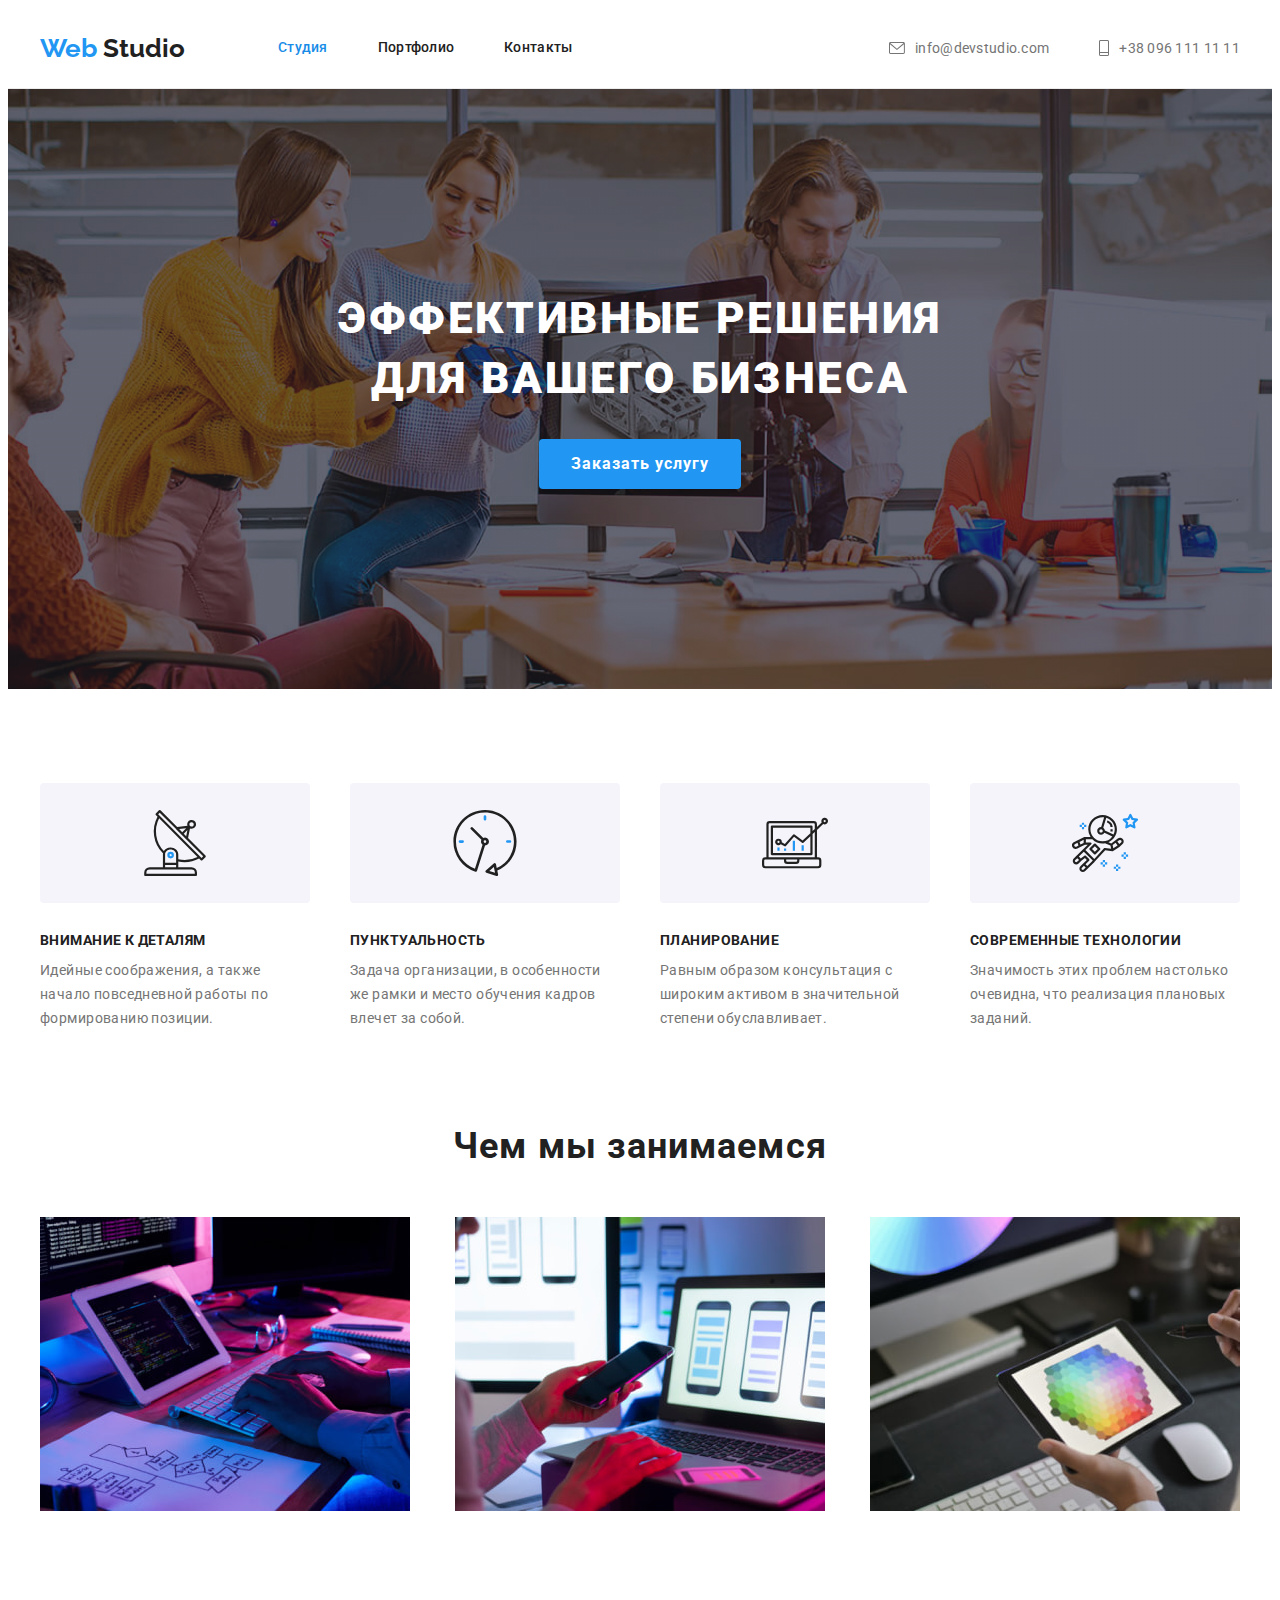
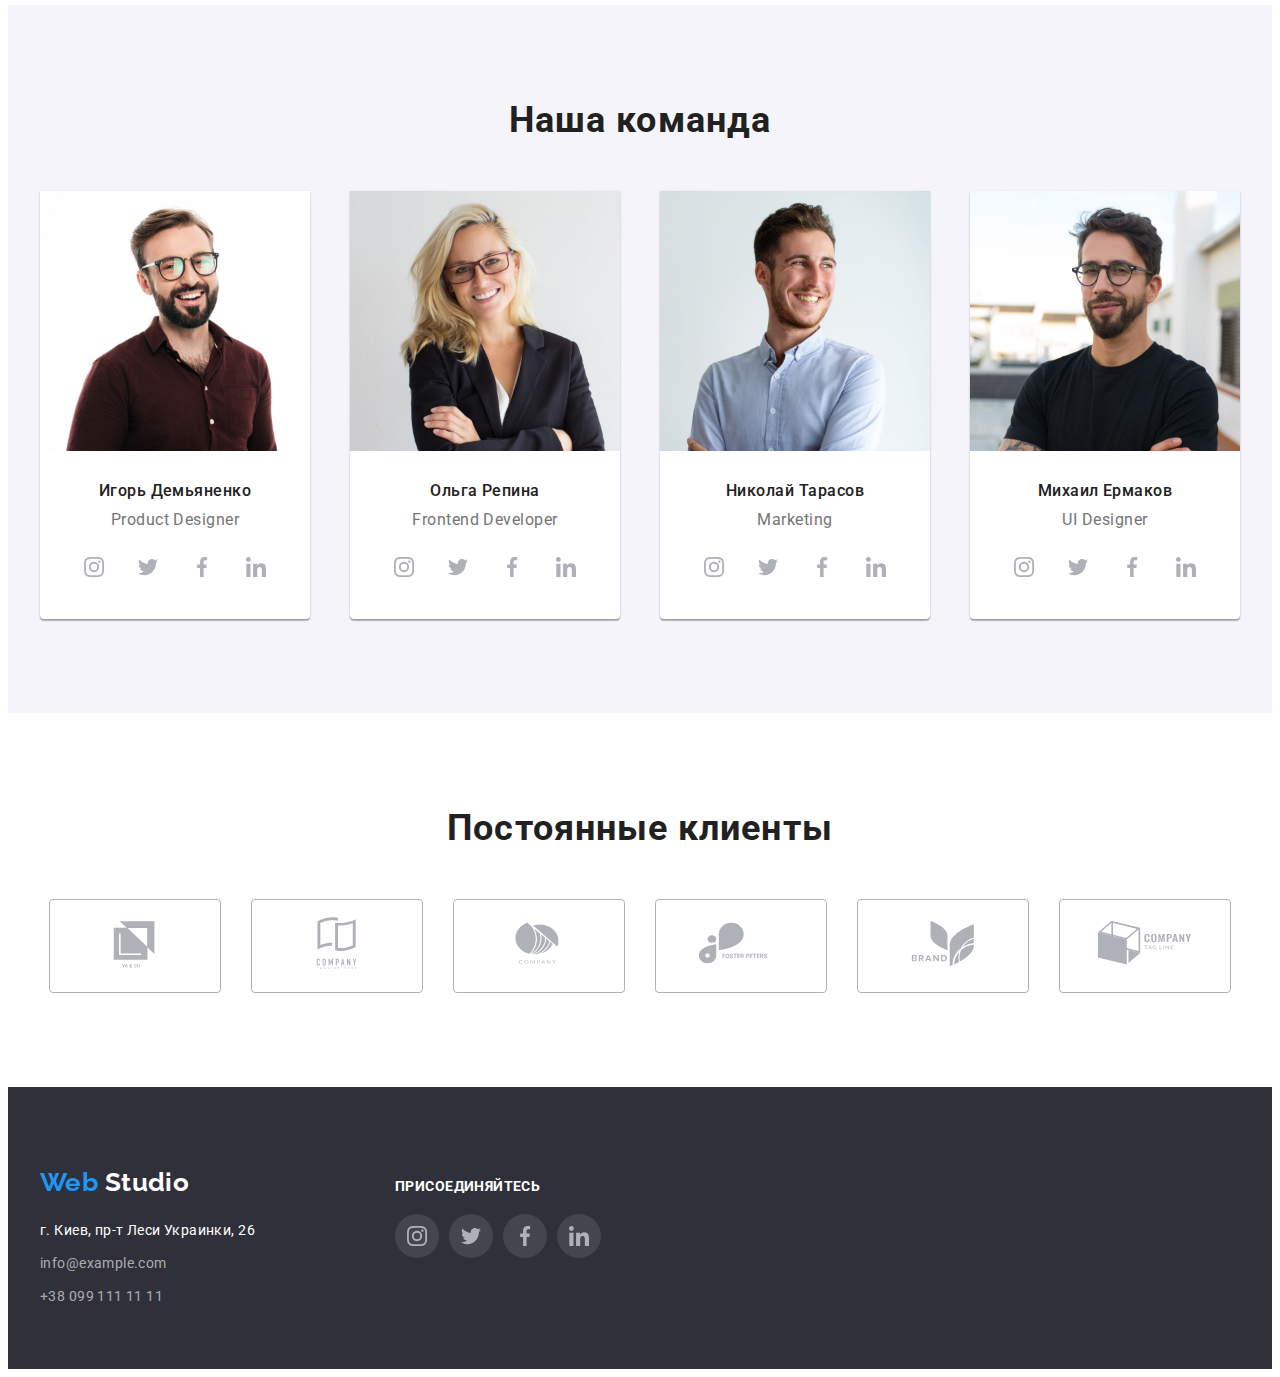
==== index.html @ dd2e3296 "remove blanks from links" ====
<!DOCTYPE html>
<html lang="ru">
	<head>
		<meta charset="UTF-8" />
		<meta http-equiv="X-UA-Compatible" content="IE=edge" />
		<meta name="viewport" content="width=device-width, initial-scale=1.0" />
		<title>Document</title>
		<!-- project fonts -->
		<link rel="preconnect" href="https://fonts.googleapis.com" />
		<link rel="preconnect" href="https://fonts.gstatic.com" crossorigin />
		<link
			href="https://fonts.googleapis.com/css2?family=Raleway:wght@700&family=Roboto:wght@400;500;700;900&display=swap"
			rel="stylesheet"
		/>
		<link
			rel="stylesheet"
			href="https://cdnjs.cloudflare.com/ajax/libs/modern-normalize/1.1.0/modern-normalize.min.css"
			integrity="sha512-wpPYUAdjBVSE4KJnH1VR1HeZfpl1ub8YT/NKx4PuQ5NmX2tKuGu6U/JRp5y+Y8XG2tV+wKQpNHVUX03MfMFn9Q=="
			crossorigin="anonymous"
			referrerpolicy="no-referrer"
		/>
		<link rel="stylesheet" href="./css/styles.css" />
	</head>
	<body>
		<!-- site head -->
		<header class="head">
			<div class="container head-container">
				<nav class="head-base-nav">
					<a class="site-logo" href="/" lang="en">
						Web
						<span class="site-logo-part">Studio</span>
					</a>
					<ul class="navigation">
						<li class="navigation-list"><a class="navigation-links current" href="/">Студия</a></li>
						<li class="navigation-list"><a class="navigation-links" href="./portfolio.html">Портфолио</a></li>
						<li class="navigation-list"><a class="navigation-links" href="#">Контакты</a></li>
					</ul>
				</nav>
				<ul class="head-contacts">
					<li class="head-contacts-list">
						<a class="navigation-contacts" href="mailto:info@devstudio.com">
							<svg class="mail-logo" width="16" height="12">
								<use href="./images/sprite.svg#icon-envelope"></use>
							</svg>
							info@devstudio.com
						</a>
					</li>
					<li class="head-contacts-list">
						<a class="navigation-contacts" href="tel:+380961111111">
							<svg class="phone-icon" width="10" height="16">
								<use href="./images/sprite.svg#icon-phone"></use>
							</svg>
							+38 096 111 11 11
						</a>
					</li>
				</ul>
			</div>
		</header>
		<main>
			<!-- heroic -->
			<section class="heroic">
				<div class="container hero-container">
					<h1 class="heroic-header">Эффективные решения для вашего бизнеса</h1>
					<button class="heroic-button" type="button">Заказать услугу</button>
				</div>
			</section>
			<!-- our feauters -->
			<section class="feauters section">
				<div class="container">
					<h2 class="feauters-head" hidden>Наши особенности</h2>
					<ul class="feauters-icons-list">
						<li class="feauters-icon-container">
							<svg width="66" height="70">
								<use href="./images/feauters.svg#icon-antenna"></use>
							</svg>
						</li>
						<li class="feauters-icon-container">
							<svg width="66" height="70">
								<use href="./images/feauters.svg#icon-clock"></use>
							</svg>
						</li>
						<li class="feauters-icon-container">
							<svg width="66" height="70">
								<use href="./images/feauters.svg#icon-diagram"></use>
							</svg>
						</li>
						<li class="feauters-icon-container">
							<svg width="66" height="70">
								<use href="./images/feauters.svg#icon-astronaut"></use>
							</svg>
						</li>
					</ul>

					<ul class="feauters-list">
						<li class="features-list-block">
							<h3 class="feauters-chapters">Внимание к деталям</h3>
							<p class="feauters-text">
								Идейные соображения, а также начало повседневной работы по формированию позиции.
							</p>
						</li>
						<li class="features-list-block">
							<h3 class="feauters-chapters">Пунктуальность</h3>
							<p class="feauters-text">
								Задача организации, в особенности же рамки и место обучения кадров влечет за собой.
							</p>
						</li>
						<li class="features-list-block">
							<h3 class="feauters-chapters">Планирование</h3>
							<p class="feauters-text">
								Равным образом консультация с широким активом в значительной степени обуславливает.
							</p>
						</li>
						<li class="features-list-block">
							<h3 class="feauters-chapters">Современные технологии</h3>
							<p class="feauters-text">Значимость этих проблем настолько очевидна, что реализация плановых заданий.</p>
						</li>
					</ul>
				</div>
			</section>
			<!-- our activities  -->
			<section class="activities section">
				<div class="container">
					<h2 class="activities-head">Чем мы занимаемся</h2>
					<ul class="activities-list">
						<li class="activities-imagies">
							<img src="./images/activities/img1.jpg" alt="Разработка бизнес сайтов" width="370" />
						</li>
						<li class="activities-imagies">
							<img src="./images/activities/img2.jpg" alt="Адаптивная верстка" width="370" />
						</li>
						<li class="activities-imagies">
							<img src="./images/activities/img3.jpg" alt="Разработка дизайна сайта" width="370" />
						</li>
					</ul>
				</div>
			</section>
			<!-- our team -->
			<section class="team section">
				<div class="container">
					<h2 class="team-head">Наша команда</h2>
					<ul class="team-list">
						<li class="team-member">
							<img src="./images/team/igor-demjanenko.jpg" alt="Product Designer" width="270" />
							<div class="team-member-info">
								<h3 class="team-member-name">Игорь Демьяненко</h3>
								<p class="team-member-position" lang="en">Product Designer</p>
								<ul class="team-social-links">
									<li class="team-social-items">
										<a class="team-social-link" href="#" rel="noopener noreferrer" aria-label="иконка Instagramm">
											<svg class="team-social-icon" width="20" height="20">
												<use href="./images/sprite.svg#icon-instagram"></use>
											</svg>
										</a>
									</li>
									<li class="team-social-items">
										<a class="team-social-link" href="#" rel="noopener noreferrer" aria-label="иконка Twitter">
											<svg class="team-social-icon" width="20" height="20">
												<use href="./images/sprite.svg#icon-twitter"></use>
											</svg>
										</a>
									</li>
									<li class="team-social-items">
										<a class="team-social-link" href="#" rel="noopener noreferrer" aria-label="иконка Facebook">
											<svg class="team-social-icon" width="20" height="20">
												<use href="./images/sprite.svg#icon-facebook"></use>
											</svg>
										</a>
									</li>
									<li class="team-social-items">
										<a class="team-social-link" href="#" rel="noopener noreferrer" aria-label="иконка LinkedIn">
											<svg class="team-social-icon" width="20" height="20">
												<use href="./images/sprite.svg#icon-linkedin"></use>
											</svg>
										</a>
									</li>
								</ul>
							</div>
						</li>
						<li class="team-member">
							<img src="./images/team/olga-repina.jpg" alt="Frontend Developer" width="270" />
							<div class="team-member-info">
								<h3 class="team-member-name">Ольга Репина</h3>
								<p class="team-member-position" lang="en">Frontend Developer</p>
								<ul class="team-social-links">
									<li class="team-social-items">
										<a class="team-social-link" href="#" rel="noopener noreferrer" aria-label="иконка Instagramm">
											<svg class="team-social-icon" width="20" height="20">
												<use href="./images/sprite.svg#icon-instagram"></use>
											</svg>
										</a>
									</li>
									<li class="team-social-items">
										<a class="team-social-link" href="#" rel="noopener noreferrer" aria-label="иконка Twitter">
											<svg class="team-social-icon" width="20" height="20">
												<use href="./images/sprite.svg#icon-twitter"></use>
											</svg>
										</a>
									</li>
									<li class="team-social-items">
										<a class="team-social-link" href="#" rel="noopener noreferrer" aria-label="иконка Facebook">
											<svg class="team-social-icon" width="20" height="20">
												<use href="./images/sprite.svg#icon-facebook"></use>
											</svg>
										</a>
									</li>
									<li class="team-social-items">
										<a class="team-social-link" href="#" rel="noopener noreferrer" aria-label="иконка LinkedIn">
											<svg class="team-social-icon" width="20" height="20">
												<use href="./images/sprite.svg#icon-linkedin"></use>
											</svg>
										</a>
									</li>
								</ul>
							</div>
						</li>
						<li class="team-member">
							<img src="./images/team/nikolay-tarasov.jpg" alt="Marketing" width="270" />
							<div class="team-member-info">
								<h3 class="team-member-name">Николай Тарасов</h3>
								<p class="team-member-position" lang="en">Marketing</p>
								<ul class="team-social-links">
									<li class="team-social-items">
										<a class="team-social-link" href="#" rel="noopener noreferrer" aria-label="иконка Instagramm">
											<svg class="team-social-icon" width="20" height="20">
												<use href="./images/sprite.svg#icon-instagram"></use>
											</svg>
										</a>
									</li>
									<li class="team-social-items">
										<a class="team-social-link" href="#" rel="noopener noreferrer" aria-label="иконка Twitter">
											<svg class="team-social-icon" width="20" height="20">
												<use href="./images/sprite.svg#icon-twitter"></use>
											</svg>
										</a>
									</li>
									<li class="team-social-items">
										<a class="team-social-link" href="#" rel="noopener noreferrer" aria-label="иконка Facebook">
											<svg class="team-social-icon" width="20" height="20">
												<use href="./images/sprite.svg#icon-facebook"></use>
											</svg>
										</a>
									</li>
									<li class="team-social-items">
										<a class="team-social-link" href="#" rel="noopener noreferrer" aria-label="иконка LinkedIn">
											<svg class="team-social-icon" width="20" height="20">
												<use href="./images/sprite.svg#icon-linkedin"></use>
											</svg>
										</a>
									</li>
								</ul>
							</div>
						</li>
						<li class="team-member">
							<img src="./images/team/mikhail-ermakov.jpg" alt="Михаил Ермаков" width="270" />
							<div class="team-member-info">
								<h3 class="team-member-name">Михаил Ермаков</h3>
								<p class="team-member-position" lang="en">UI Designer</p>
								<ul class="team-social-links">
									<li class="team-social-items">
										<a class="team-social-link" href="#" rel="noopener noreferrer" aria-label="иконка Instagramm">
											<svg class="team-social-icon" width="20" height="20">
												<use href="./images/sprite.svg#icon-instagram"></use>
											</svg>
										</a>
									</li>
									<li class="team-social-items">
										<a class="team-social-link" href="#" rel="noopener noreferrer" aria-label="иконка Twitter">
											<svg class="team-social-icon" width="20" height="20">
												<use href="./images/sprite.svg#icon-twitter"></use>
											</svg>
										</a>
									</li>
									<li class="team-social-items">
										<a class="team-social-link" href="#" rel="noopener noreferrer" aria-label="иконка Facebook">
											<svg class="team-social-icon" width="20" height="20">
												<use href="./images/sprite.svg#icon-facebook"></use>
											</svg>
										</a>
									</li>
									<li class="team-social-items">
										<a class="team-social-link" href="#" rel="noopener noreferrer" aria-label="иконка LinkedIn">
											<svg class="team-social-icon" width="20" height="20">
												<use href="./images/sprite.svg#icon-linkedin"></use>
											</svg>
										</a>
									</li>
								</ul>
							</div>
						</li>
					</ul>
				</div>
			</section>
			<!-- our clients -->
			<section class="clients section">
				<div class="container">
					<h2 class="clients-header">Постоянные клиенты</h2>
					<ul class="clients-list">
						<li class="client-list-item">
							<a class="client-link" href="#">
								<svg class="client-item" width="106" height="60">
									<use href="./images/sprite.svg#icon-client-logo-1"></use>
								</svg>
							</a>
						</li>
						<li class="client-list-item">
							<a class="client-link" href="#">
								<svg class="client-item" width="106" height="60">
									<use href="./images/sprite.svg#icon-client-logo-2"></use>
								</svg>
							</a>
						</li>
						<li class="client-list-item">
							<a class="client-link" href="#">
								<svg class="client-item" width="106" height="60">
									<use href="./images/sprite.svg#icon-client-logo-3"></use>
								</svg>
							</a>
						</li>
						<li class="client-list-item">
							<a class="client-link" href="#">
								<svg class="client-item" width="106" height="60">
									<use href="./images/sprite.svg#icon-client-logo-4"></use>
								</svg>
							</a>
						</li>
						<li class="client-list-item">
							<a class="client-link" href="#">
								<svg class="client-item" width="106" height="60">
									<use href="./images/sprite.svg#icon-client-logo-5"></use>
								</svg>
							</a>
						</li>
						<li class="client-list-item">
							<a class="client-link" href="#">
								<svg class="client-item" width="106" height="60">
									<use href="./images/sprite.svg#icon-client-logo-6"></use>
								</svg>
							</a>
						</li>
					</ul>
				</div>
			</section>
		</main>
		<!-- footer -->
		<footer class="bottom">
			<div class="container bottom-container">
				<div class="bottom-address">
					<a lang="en" class="bottom-site-logo" href="/">
						Web
						<span class="site-logo-part-2">Studio</span>
					</a>
					<address class="bottom-address">
						<p class="address">г. Киев, пр-т Леси Украинки, 26</p>
						<ul class="bottom-list">
							<li class="bottom-list-mail">
								<a class="bottom-nav-links" href="mailto:info@example.com">info@example.com</a>
							</li>
							<li>
								<a class="bottom-nav-links" href="tel:+380991111111">+38 099 111 11 11</a>
							</li>
						</ul>
					</address>
				</div>
				<div class="bottom-social">
					<h3 class="bottom-social-head">ПРИСОЕДИНЯЙТЕСЬ</h3>
					<ul class="bottom-social-links">
						<li class="team-social-items">
							<a
								class="team-social-link bottom-social-link"
								href="#"
								rel="noopener noreferrer"
								aria-label="иконка Instagramm"
							>
								<svg class="team-social-icon" width="20" height="20">
									<use href="./images/sprite.svg#icon-instagram"></use>
								</svg>
							</a>
						</li>
						<li class="team-social-items">
							<a
								class="team-social-link bottom-social-link"
								href="#"
								rel="noopener noreferrer"
								aria-label="иконка Twitter"
							>
								<svg class="team-social-icon" width="20" height="20">
									<use href="./images/sprite.svg#icon-twitter"></use>
								</svg>
							</a>
						</li>
						<li class="team-social-items">
							<a
								class="team-social-link bottom-social-link"
								href="#"
								rel="noopener noreferrer"
								aria-label="иконка Facebook"
							>
								<svg class="team-social-icon" width="20" height="20">
									<use href="./images/sprite.svg#icon-facebook"></use>
								</svg>
							</a>
						</li>
						<li class="team-social-items">
							<a
								class="team-social-link bottom-social-link"
								href="#"
								rel="noopener noreferrer"
								aria-label="иконка LinkedIn"
							>
								<svg class="team-social-icon" width="20" height="20">
									<use href="./images/sprite.svg#icon-linkedin"></use>
								</svg>
							</a>
						</li>
					</ul>
				</div>
			</div>
		</footer>
	</body>
</html>
---- css/styles.css ----
:root {
    --main-text-color: #212121;
    --secondary-text-color: #757575;
    --main-button-text-color: #FFFFFF;
    --main-background-color: #FFFFFF;
    --secobdary-background-color: #E5E5E5;
    --third-background-color:#F5F4FA;
    --heroic-background-color: #2F303A;
    --main-hover-color: #2196F3;
    --heroic-button-hover:#188CE8;
    --bottom-links-color: rgba(255, 255, 255, 0.6);
    --head-border-line-color: #ECECEC;
    --heroic-gradient: rgba(47, 48, 58, 0.4);
    --social-icon-color:#AFB1B8;
    --bottom-social-link-background:rgba(255, 255, 255, 0.1);
}

/*~~~~~~~~~~~~~~~~~~
 common body styles 
 ~~~~~~~~~~~~~~~~~~*/

body {
    font-family: 'Roboto', sans-serif;
    color:var(--main-text-color);
    background-color: var(--main-background-color);
    font-size: 14px;
}

h1, 
h2, 
h3, 
h4, 
h5, 
h6, 
p {
    margin: 0px;
}

img {
    display: block;
}
ul {
    padding-inline-start: 0px;
    margin-block-end: 0px;
    margin-block-start: 0px;
}

/* ~~~~~~
container
~~~~~~~~*/

.container {
    width: 1200px;
    padding-left: 15px;
    padding-right: 15px;
    margin-left: auto;
    margin-right: auto;
    /* outline: 1px solid tomato; */
}

/*~~~~~~~~~~~~ 
Common section
~~~~~~~~~~~~~~*/

.section {
    padding-top: 94px;
    padding-bottom: 94px;
}

/*~~~~~~~~~~~~
header styles 
~~~~~~~~~~~~~*/

.head {
    background-color: var(--main-background-color);
    list-style-type: none;
    border-bottom: 1px solid var(--head-border-line-color);
    align-items: center;
}
.head-container {
    display: flex;
    align-items: center;
}
.head-base-nav {
    display: flex;
    align-items: center;
}
.head-contacts {
    display: flex;
    align-items: center;
}
.navigation-contacts {
    display: flex;
    align-items: center;
}
.mail-logo {
    margin-right: 10px;
    fill: var(--secondary-text-color);
}
.phone-icon {
    margin-right: 10px;
    fill: var(--secondary-text-color);
}
   
.site-logo {  
  
    font-weight: 700;
    font-family: 'Raleway';
    font-size: 26px;
    line-height: 1.19;
    text-decoration: none;
    color: var(--main-hover-color);
    tab-size: 0px;
    margin-right: 93px;
    padding-top: 24px;
    padding-bottom: 24px;

  
}
.site-logo-part {
    color: var(--main-text-color);
}

.navigation {
    list-style-type: none;
    padding-left: 0px;
    display: flex;
    align-items: center;
    margin-bottom: 0;
    margin-top: 0;
}
.navigation-list {
    margin-right: 50px;
}
.navigation-list:last-child {
    margin-right: 0;
}
.navigation-links {
    text-decoration: none;
    font-weight: 500;
    line-height: 1.14;
    letter-spacing: 0.02em;
    color: currentColor;
    display: block;
    padding-bottom: 32px;
    padding-top: 32px;
}
.navigation-links:last-child {
    margin-right: 0;
}

.head-contacts {
    list-style-type: none;
    margin-left: auto;
    display: flex;
    margin-top: 0; 
    margin-bottom: 0;
}
.navigation-contacts {
    text-decoration: none;
    line-height: 16px;
    letter-spacing: 0.02em;
    color: var(--secondary-text-color);
    padding-bottom: 32px;
    padding-top: 32px;
  
}
.head-contacts-list {
    margin-right: 50px;
}
.head-contacts-list:last-child {
    margin-right: 0;
}
.current {
    color: var(--heroic-button-hover);
}

.navigation-links:hover,
.navigation-links:focus,
.navigation-contacts:hover,
.navigation-contacts:focus
 {
    color: var(--main-hover-color);
}
.navigation-contacts:hover .mail-logo,
.navigation-contacts:focus .mail-logo,
.navigation-contacts:hover .phone-icon,
.navigation-contacts:focus .phone-icon
{
    fill: var(--main-hover-color);
}



/* ~~~~~~~~~~
heroic styles 
~~~~~~~~~~~~~
*/

.heroic {
    max-width: 1600px;
    margin-left: auto;
    margin-right: auto;


 
    background-image: linear-gradient(rgba(47, 48, 58, 0.4), rgba(47, 48, 58, 0.4)),
        url(../images/heroic/heroic.png);
   
    background-color: var(--heroic-background-color);
    background-repeat: no-repeat;
    background-position: center;
    background-size: cover;
    

    padding-top: 200px;
    padding-bottom: 200px;
}
.heroic-header {
    margin-bottom: 30px;
    font-weight: 900;
    font-size: 44px;
    line-height: 1.36;    
    text-align: center;
    letter-spacing: 0.06em;
    text-transform: uppercase;
    color: var(--main-button-text-color)
    
}
.heroic-button {
    display: block;
    margin-right: auto;
    margin-left: auto;
    align-items: center;
    text-align: center;
    min-width: 200px;
    min-height: 50px;
    max-width: 240px;
    
    background-color: var(--main-hover-color);
    color: var(--main-button-text-color);
    font-weight: 700;
    box-shadow: 0px 4px 4px rgba(0, 0, 0, 0.15);
    border: 0px;
    border-radius: 4px;
    font-size: 16px;
    line-height: 1.88;    
    letter-spacing: 0.06em;
    cursor: pointer;
    font-family: inherit;
    padding: 10px 32px;

}

.hero-container {
    width: 696px;
}

.heroic-button:hover,
.heroic-button:focus
 {
    background: var(--heroic-button-hover);
    box-shadow: 0px 4px 4px rgba(0, 0, 0, 0.15);
}

/*~~~~~~~~~~~~ 
feauter styles
 ~~~~~~~~~~~*/

.feauters-head {
    /* visibility: hidden; */
}
.feauters-list {
    list-style-type: none;
    display: flex;
    justify-content: space-between;
}
.features-list-block {
    width: 270px;
}

.feauters-chapters {
    font-size: 14px;
    font-weight: 700;
    line-height: 1.14;
    letter-spacing: 0.03em;
    text-transform: uppercase;
    margin-bottom: 10px;
}
.feauters-text {
    line-height: 1.71;   
    letter-spacing: 0.03em;
    color: var(--secondary-text-color);
}
.feauters-icons-list {
    list-style-type: none;
    display: flex;
    align-items: center;
    justify-content:space-between;
}
.feauters-icon-container {
    width: 270px;
    height: 120px;
    background-color: var(--third-background-color);
    border-radius: 4px;
    display: flex;
    align-items: center;
    justify-content: center;
    margin-bottom: 30px;
}

.activities {
    padding-top: 0;
}
.activities-head {
    font-size: 36px;
    line-height: 1.17;
    font-weight: 700;
    text-align: center;
    letter-spacing: 0.03em;
    margin-bottom: 50px;
}
.activities-list {
    list-style-type: none;
    display: flex;
    justify-content: space-between;
}

/*~~~~~~~~~~
 Team styles
~~~~~~~~~~*/

.team {
    background-color: var(--third-background-color);
}
.team-head {
    font-size: 36px;
    font-weight: 700;
    line-height: 1.17;
    text-align: center;
    letter-spacing: 0.03em; 
    margin-bottom: 50px;
}
.team-list {
    list-style-type: none;
    display: flex;
    padding-left: 0;
    margin: 0;
    justify-content: space-between;
}
.team-member {
    
    background: var(--main-background-color);   
    box-shadow: 0px 1px 3px rgba(0, 0, 0, 0.12),
    0px 1px 1px rgba(0, 0, 0, 0.14),
    0px 2px 1px rgba(0, 0, 0, 0.2);
    border-radius: 0px 0px 4px 4px;
}
.team-member-info {
    padding-top: 30px;
    padding-left: auto;
    padding-right: auto;
}
.team-member-name {
    font-weight: 500;
    font-size: 16px;
    line-height: 1.19;
    text-align: center;
    letter-spacing: 0.03em;
    margin-bottom: 10px;
}
.team-member-position {
    font-size: 16px;
    line-height: 1.19;
    text-align: center;
    letter-spacing: 0.03em;
    color: var(--secondary-text-color);
    margin-bottom: 16px;
}
.team-social-items:not(:last-child){
    margin-right: 10px;
} 


.team-social-links {
    list-style-type: none;
    display: flex;
    justify-content: center;
    align-items: center;
    padding-right: 32px;
    padding-bottom: 30px;
    padding-left: 32px;
}
.team-social-link
{
    display: flex;
    justify-content: center;
    align-items: center;
    width: 44px;
    height: 44px;
    border-radius: 50%;
    fill: var(--social-icon-color) ;
}
.team-social-link:hover .team-social-icon,
.team-social-link:focus .team-social-icon
{
  
    fill: var(--main-button-text-color);
}
.team-social-link:hover,
.team-social-link:focus {
    background-color: var(--main-hover-color);
}
/*~~~~~~~~~~~ 
Clients styles 
~~~~~~~~~~~~*/

.clients-header {
font-weight: 700;
font-size: 36px;
line-height: 1.17;
text-align: center;
letter-spacing: 0.03em;
color: var(--main-text-color);
align-items: center;
margin-bottom: 50px;
}
.clients-list {
    list-style-type: none;
    display: flex;
    align-items: center;
    justify-content: center;
}
.client-list-item {
    display: flex;
    align-items: center;
    justify-content: center;
    width: 170px;
    height: 92px;
    border: 1px solid var(--social-icon-color) ;
    border-radius: 4px;
}
.client-link {
    padding: 16px 32px;
}

.client-list-item:not(:last-child) {
    margin-right: 30px;
}

.client-item {
    fill: var(--social-icon-color);
}
.client-link:hover .client-item,
.client-link:focus .client-item {
    fill: var(--main-hover-color);
}
.client-list-item:hover,
.client-list-item:focus {
    border: 1px solid var(--main-hover-color);
}

/*~~~~~~~~~~~ 
Footer styles 
~~~~~~~~~~~~*/

.bottom {
    background-color: #2F303A;
    padding-top: 60px; 
    padding-bottom: 60px;
}
.bottom-container {
    display: flex;
    align-items: baseline;
}
.bottom-site-logo {
    
    font-weight: 700;
    font-family: 'Raleway';
    font-size: 26px;
    line-height: 1.19;
    text-decoration: none;
    color: var(--main-hover-color);
    tab-size: 0px;
    
}
.site-logo-part-2 {
    color: var(--main-button-text-color)
}
.bottom-address {
    margin-top: 20px;
    font-style: normal;
    line-height: 1.71;
    letter-spacing: 0.03em;
    color: var(--main-button-text-color)
}
.address {
    margin-bottom: 9px;
}
.bottom-list {
    list-style-type: none;
    padding-left: 0;
    margin: 0;
}
.bottom-nav-links {
    margin-bottom: 0;
    text-decoration: none;
    line-height: 1.71;
    letter-spacing: 0.03em;
    color: var(--bottom-links-color);
}
.bottom-list-mail {
    margin-bottom: 9px;
}

.bottom-nav-links:hover,
.bottom-nav-links:focus{
    color: var(--main-hover-color);
}
.bottom-social-head {
    font-weight: 700;
    font-size: 14px;
    line-height: 16px;
    letter-spacing: 0.03em;
    color: var(--main-button-text-color);
    display: block;
    margin-bottom: 20px;
}
.bottom-address {
    margin-right: 70px;
}
.bottom-social-links {
    display: flex;
    justify-content: left;
    align-items: center;
    list-style-type: none;
    
}
.bottom-social-link {
    background-color: var(--bottom-social-link-background);
}

/*~~~~~~~~~~~~ 
portfolio part
~~~~~~~~~~~~*/

.portfolio {

}

.portfolio-head {
    
}
.portfolio-button-list {
    display: flex;
    justify-content: center;
    list-style-type: none;
    margin-bottom: 50px;
}
.filter-button {
    min-width: 73px;
    min-height: 38px;
    max-width: 150px;

    padding: 6px 22px;
    text-align: center;

    background-color: var(--third-background-color);
    border: 0px;
    border-radius: 4px;
    font-weight: 500;
    font-size: 16px;
    font-family: inherit;
    line-height: 1.63; 
    letter-spacing: 0.03em;
    color: currentColor;
    cursor: pointer;
}
.portfolio-buttons {
    margin-right: 8px;
}
.portfolio-buttons:last-child {
    margin-right: 0;
}

.filter-button:hover,
.filter-button:focus{
    color: var(--main-button-text-color);
    background-color: var(--main-hover-color);
    box-shadow: 0px 3px 1px rgba(0, 0, 0, 0.1),
    0px 1px 2px rgba(0, 0, 0, 0.08),
    0px 2px 2px rgba(0, 0, 0, 0.12);
    border-radius: 4px;
}
.portfolio-list {
    list-style-type: none;
    display: flex;
    flex-wrap: wrap;
}
.portfolio-item {
    width: 370px;
    margin-right: 30px;
    margin-bottom: 30px;
    background: var(--main-background-color);
    box-sizing: border-box;
    
}
.portfolio-item:hover {
    box-shadow: 0px 1px 1px rgba(0, 0, 0, 0.12), 0px 4px 4px 
    rgba(0, 0, 0, 0.06), 1px 4px 6px rgba(0, 0, 0, 0.16);
}
.portfolio-item-box:focus {
    box-shadow: 0px 1px 1px rgba(0, 0, 0, 0.12), 0px 4px 4px 
    rgba(0, 0, 0, 0.06), 1px 4px 6px rgba(0, 0, 0, 0.16);
}

.portfolio-item:nth-child(3n) {
    margin-right: 0;
}
.portfolio-item:nth-last-child(-n+3) {
    margin-bottom: 0;
} 
.portfolio-image {
   

}
.card-context {
    padding: 20px 24px;
    border: 1px solid #EEEEEE;
    border-top: none;
}

.portfolio-item-head {
    margin-bottom: 4px;
    font-size: 18px;
    line-height: 2;
    font-weight: 700;
    letter-spacing: 0.06em;
    color: var(--main-text-color);
}
.portfolio-item-box {
    text-decoration: none;
    display: inline-block;
}
.portfolio-item-class {
    font-size: 16px;
    line-height: 1.88;
    letter-spacing: 0.03em;
    color: var(--secondary-text-color);
}
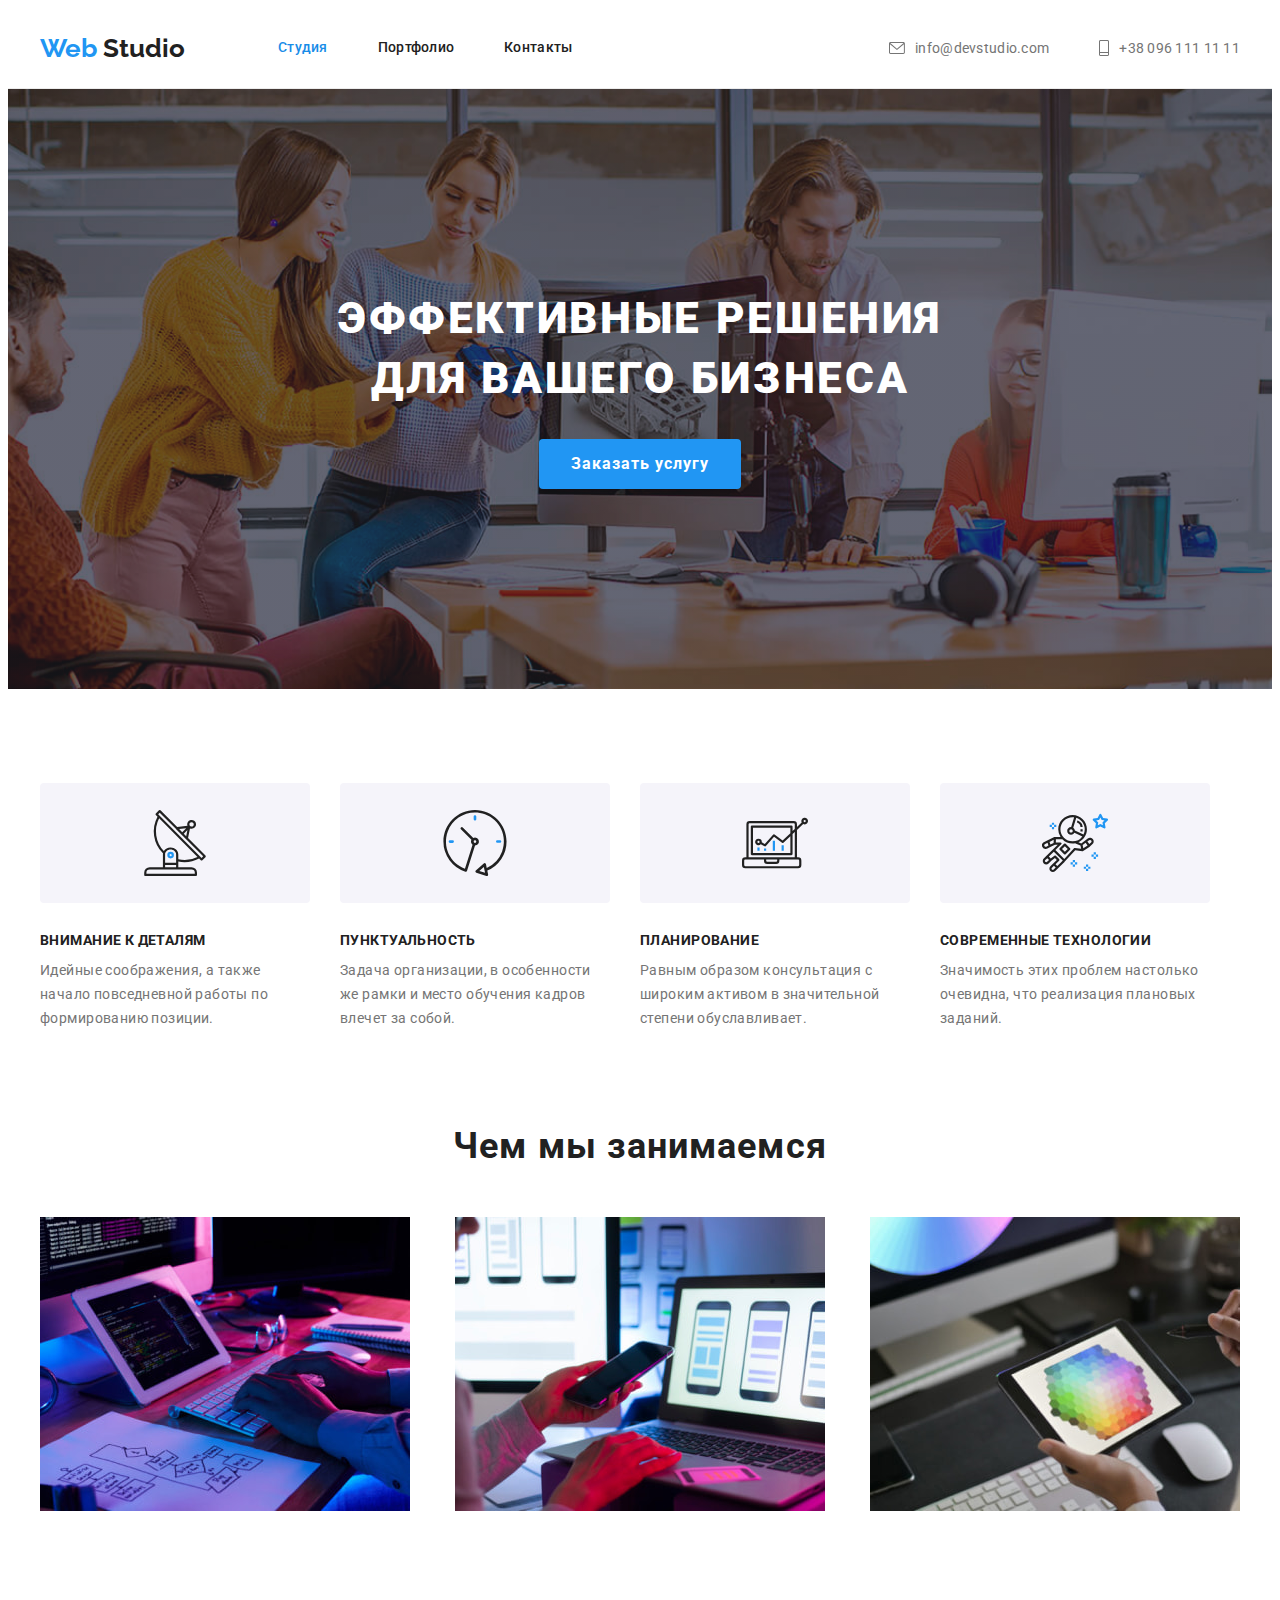
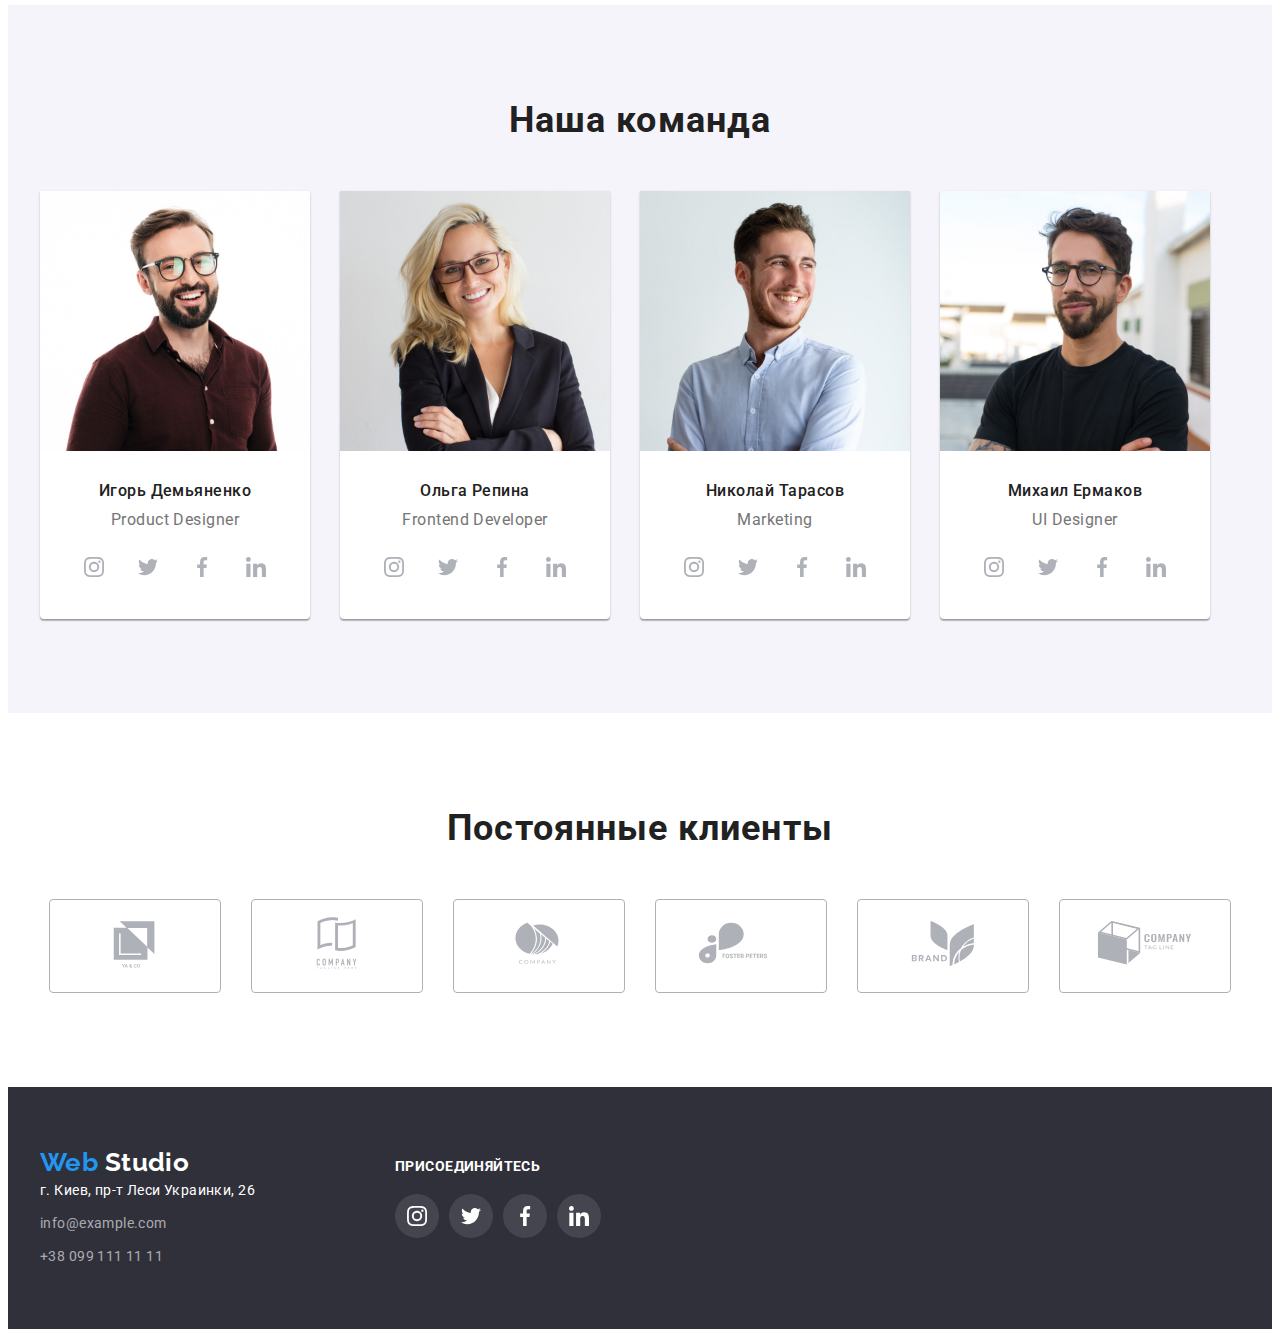
==== commit 65a5cae3: "fix dz 4" ====
--- a/index.html
+++ b/index.html
@@ -26,12 +26,14 @@
 		<header class="head">
 			<div class="container head-container">
 				<nav class="head-base-nav">
-					<a class="site-logo" href="/" lang="en">
+					<a class="site-logo" href="index.html" lang="en">
 						Web
 						<span class="site-logo-part">Studio</span>
 					</a>
 					<ul class="navigation">
-						<li class="navigation-list"><a class="navigation-links current" href="/">Студия</a></li>
+						<li class="navigation-list">
+							<a class="navigation-links current" href="index.html">Студия</a>
+						</li>
 						<li class="navigation-list"><a class="navigation-links" href="./portfolio.html">Портфолио</a></li>
 						<li class="navigation-list"><a class="navigation-links" href="#">Контакты</a></li>
 					</ul>
@@ -68,50 +70,53 @@
 			<section class="feauters section">
 				<div class="container">
 					<h2 class="feauters-head" hidden>Наши особенности</h2>
-					<ul class="feauters-icons-list">
-						<li class="feauters-icon-container">
-							<svg width="66" height="70">
-								<use href="./images/feauters.svg#icon-antenna"></use>
-							</svg>
-						</li>
-						<li class="feauters-icon-container">
-							<svg width="66" height="70">
-								<use href="./images/feauters.svg#icon-clock"></use>
-							</svg>
-						</li>
-						<li class="feauters-icon-container">
-							<svg width="66" height="70">
-								<use href="./images/feauters.svg#icon-diagram"></use>
-							</svg>
-						</li>
-						<li class="feauters-icon-container">
-							<svg width="66" height="70">
-								<use href="./images/feauters.svg#icon-astronaut"></use>
-							</svg>
-						</li>
-					</ul>
-
 					<ul class="feauters-list">
 						<li class="features-list-block">
+							<div class="feauters-icon-container">
+								<svg width="66" height="70">
+									<use href="./images/feauters.svg#icon-antenna"></use>
+								</svg>
+							</div>
+
 							<h3 class="feauters-chapters">Внимание к деталям</h3>
+
 							<p class="feauters-text">
 								Идейные соображения, а также начало повседневной работы по формированию позиции.
 							</p>
 						</li>
 						<li class="features-list-block">
+							<div class="feauters-icon-container">
+								<svg width="66" height="70">
+									<use href="./images/feauters.svg#icon-clock"></use>
+								</svg>
+							</div>
+
 							<h3 class="feauters-chapters">Пунктуальность</h3>
+
 							<p class="feauters-text">
 								Задача организации, в особенности же рамки и место обучения кадров влечет за собой.
 							</p>
 						</li>
 						<li class="features-list-block">
+							<div class="feauters-icon-container">
+								<svg width="66" height="70">
+									<use href="./images/feauters.svg#icon-diagram"></use>
+								</svg>
+							</div>
 							<h3 class="feauters-chapters">Планирование</h3>
 							<p class="feauters-text">
 								Равным образом консультация с широким активом в значительной степени обуславливает.
 							</p>
 						</li>
 						<li class="features-list-block">
+							<div class="feauters-icon-container">
+								<svg width="66" height="70">
+									<use href="./images/feauters.svg#icon-astronaut"></use>
+								</svg>
+							</div>
+
 							<h3 class="feauters-chapters">Современные технологии</h3>
+
 							<p class="feauters-text">Значимость этих проблем настолько очевидна, что реализация плановых заданий.</p>
 						</li>
 					</ul>
@@ -345,7 +350,7 @@
 		<footer class="bottom">
 			<div class="container bottom-container">
 				<div class="bottom-address">
-					<a lang="en" class="bottom-site-logo" href="/">
+					<a lang="en" class="bottom-site-logo" href="index.html">
 						Web
 						<span class="site-logo-part-2">Studio</span>
 					</a>
--- a/css/styles.css
+++ b/css/styles.css
@@ -273,10 +273,13 @@
 .feauters-list {
     list-style-type: none;
     display: flex;
-    justify-content: space-between;
+ 
 }
 .features-list-block {
     width: 270px;
+}
+.features-list-block:not(:last-child){
+    margin-right: 30px;
 }
 
 .feauters-chapters {
@@ -346,7 +349,6 @@
     display: flex;
     padding-left: 0;
     margin: 0;
-    justify-content: space-between;
 }
 .team-member {
     
@@ -355,11 +357,13 @@
     0px 1px 1px rgba(0, 0, 0, 0.14),
     0px 2px 1px rgba(0, 0, 0, 0.2);
     border-radius: 0px 0px 4px 4px;
+  
+}
+.team-member:not(:last-child){
+    margin-right: 30px;
 }
 .team-member-info {
-    padding-top: 30px;
-    padding-left: auto;
-    padding-right: auto;
+    padding: 30px 32px;
 }
 .team-member-name {
     font-weight: 500;
@@ -387,9 +391,6 @@
     display: flex;
     justify-content: center;
     align-items: center;
-    padding-right: 32px;
-    padding-bottom: 30px;
-    padding-left: 32px;
 }
 .team-social-link
 {
@@ -441,7 +442,7 @@
     border-radius: 4px;
 }
 .client-link {
-    padding: 16px 32px;
+    /* padding: 16px 32px; */
 }
 
 .client-list-item:not(:last-child) {
@@ -488,11 +489,13 @@
     color: var(--main-button-text-color)
 }
 .bottom-address {
-    margin-top: 20px;
+    margin-right: 70px;
     font-style: normal;
     line-height: 1.71;
     letter-spacing: 0.03em;
     color: var(--main-button-text-color)
+    
+
 }
 .address {
     margin-bottom: 9px;
@@ -526,15 +529,15 @@
     display: block;
     margin-bottom: 20px;
 }
-.bottom-address {
-    margin-right: 70px;
-}
 .bottom-social-links {
     display: flex;
     justify-content: left;
     align-items: center;
     list-style-type: none;
     
+}
+.bottom-social-link>.team-social-icon {
+    fill: var(--main-button-text-color);
 }
 .bottom-social-link {
     background-color: var(--bottom-social-link-background);
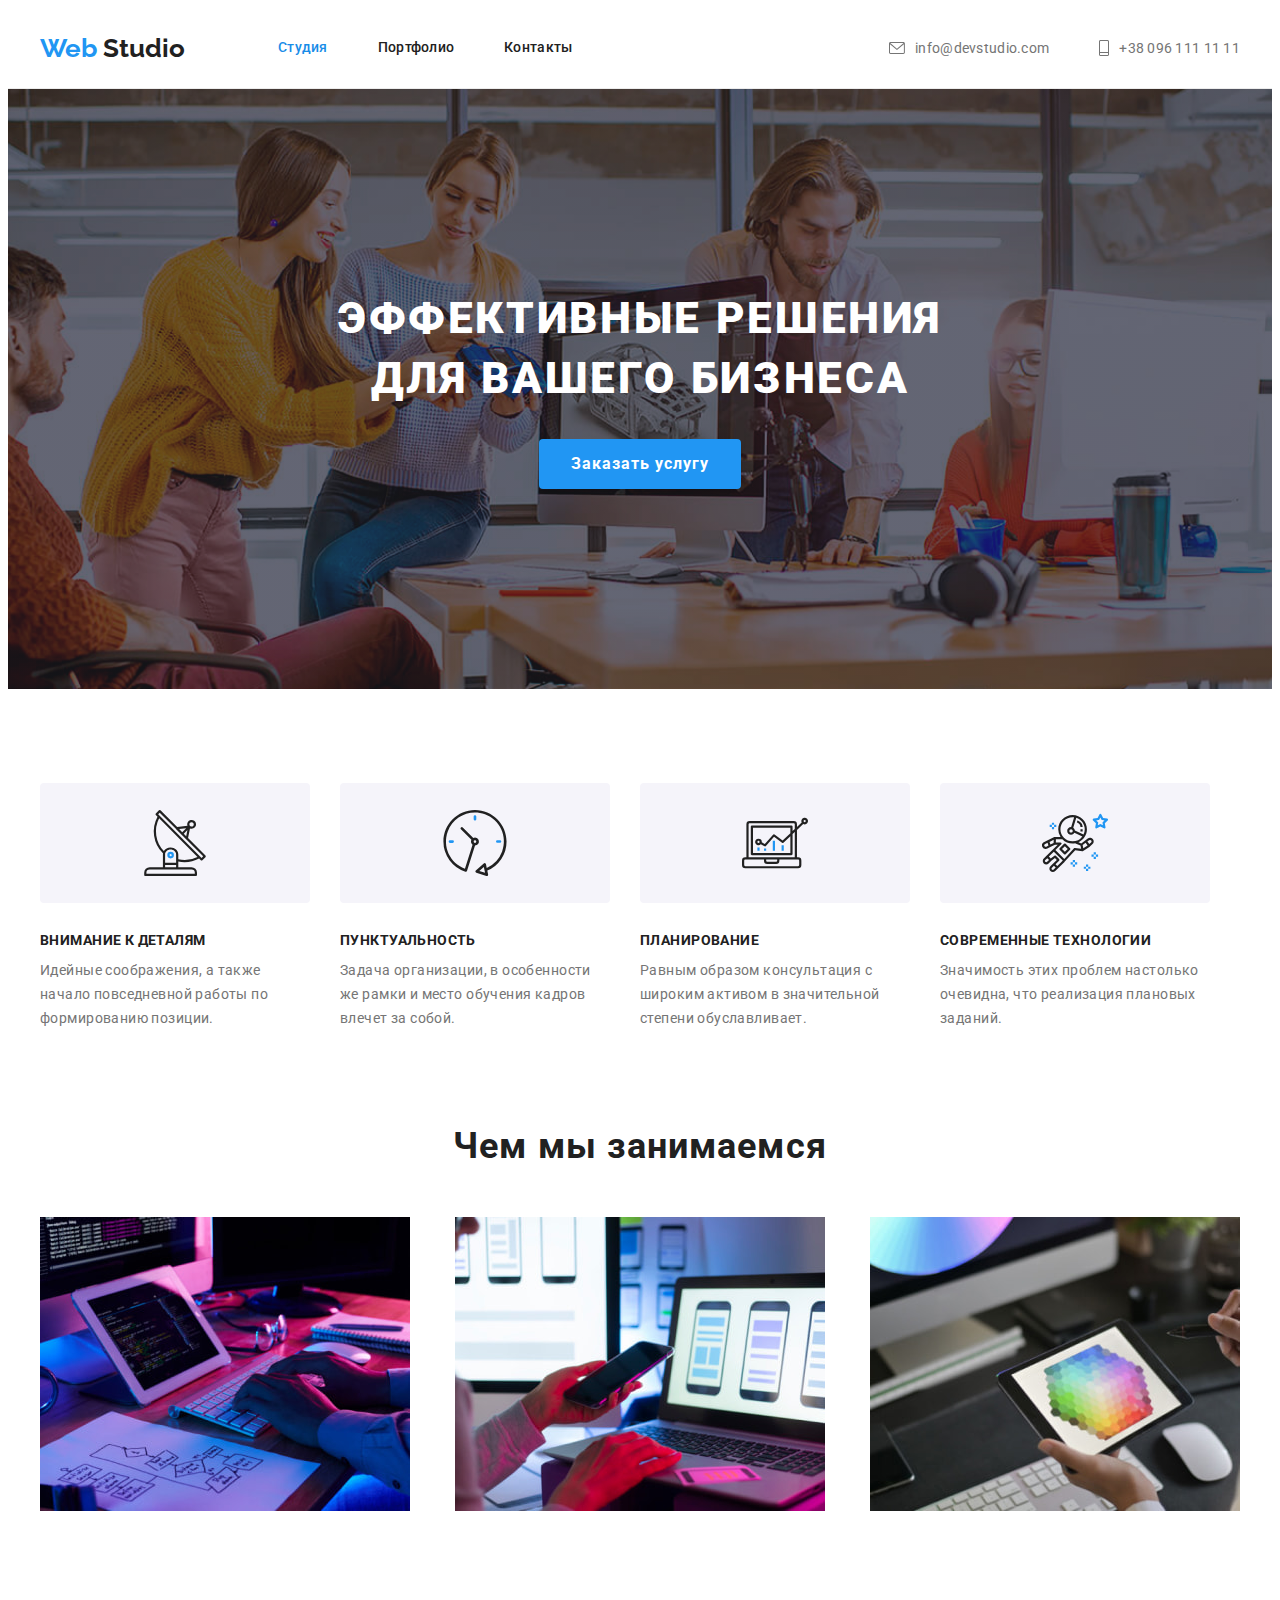
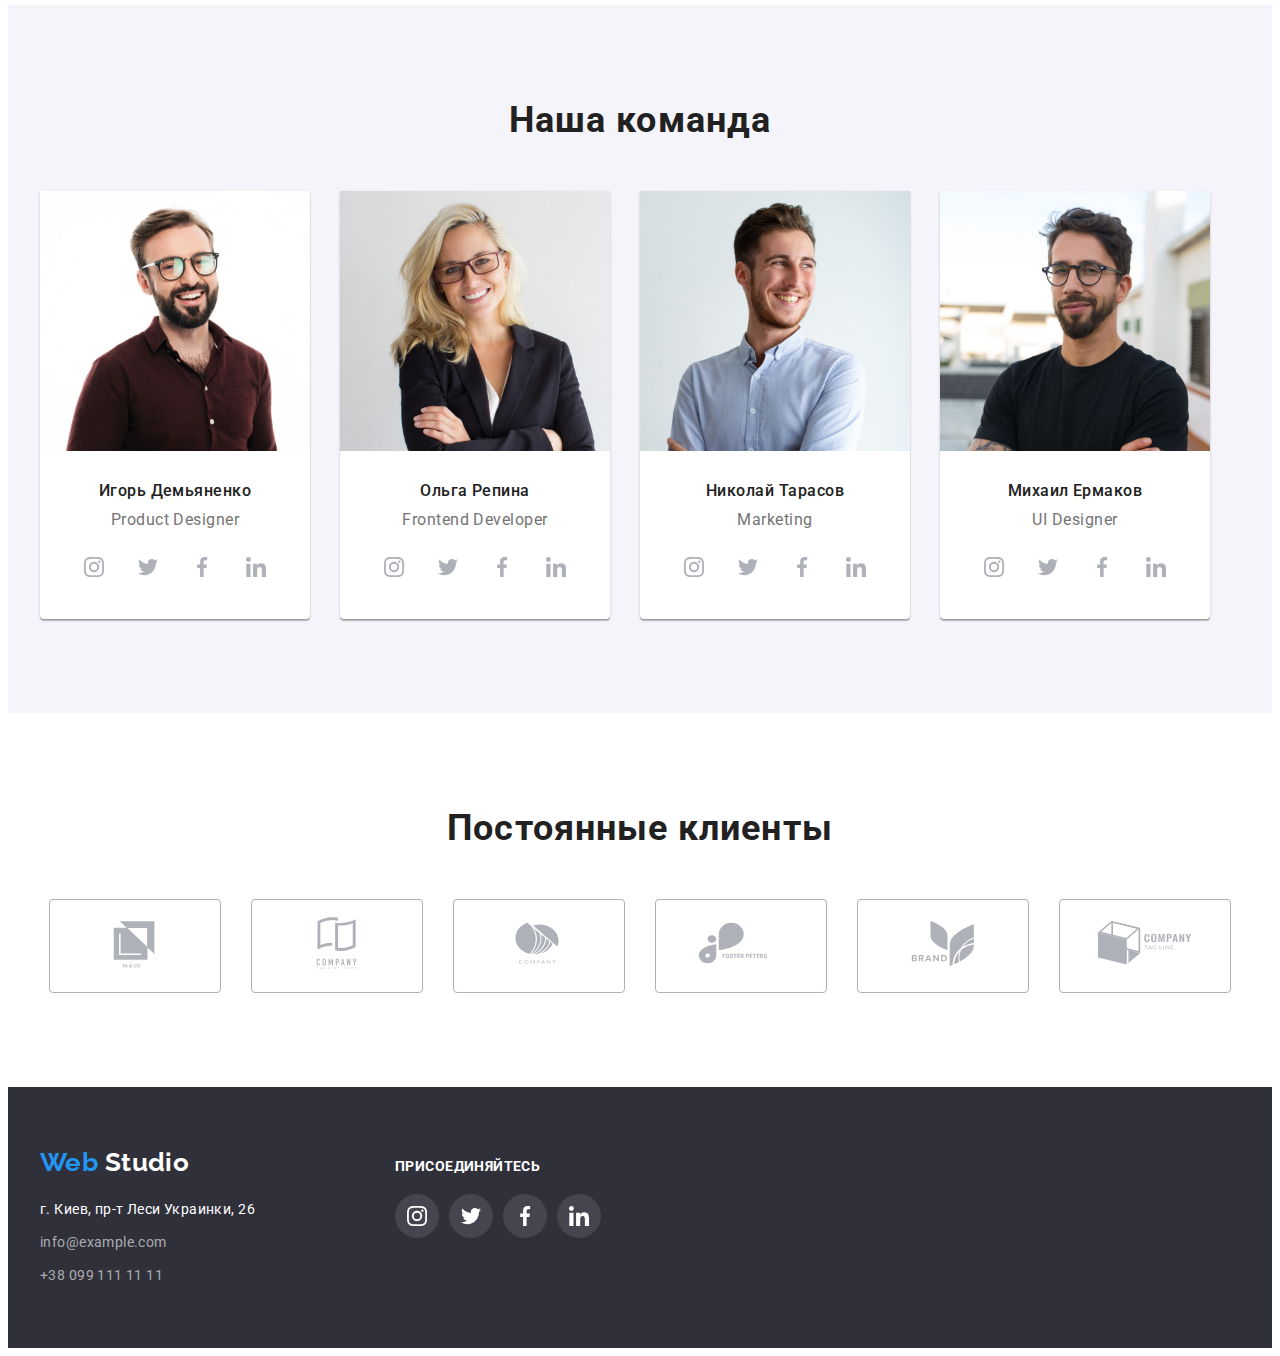
==== commit a3f39030: "dz4 footer fix" ====
--- a/index.html
+++ b/index.html
@@ -350,7 +350,7 @@
 		<footer class="bottom">
 			<div class="container bottom-container">
 				<div class="bottom-address">
-					<a lang="en" class="bottom-site-logo" href="index.html">
+					<a class="bottom-site-logo" href="index.html" lang="en">
 						Web
 						<span class="site-logo-part-2">Studio</span>
 					</a>
--- a/css/styles.css
+++ b/css/styles.css
@@ -475,7 +475,8 @@
     align-items: baseline;
 }
 .bottom-site-logo {
-    
+    display: inline-block;
+    margin-bottom: 20px;
     font-weight: 700;
     font-family: 'Raleway';
     font-size: 26px;
@@ -483,6 +484,7 @@
     text-decoration: none;
     color: var(--main-hover-color);
     tab-size: 0px;
+
     
 }
 .site-logo-part-2 {
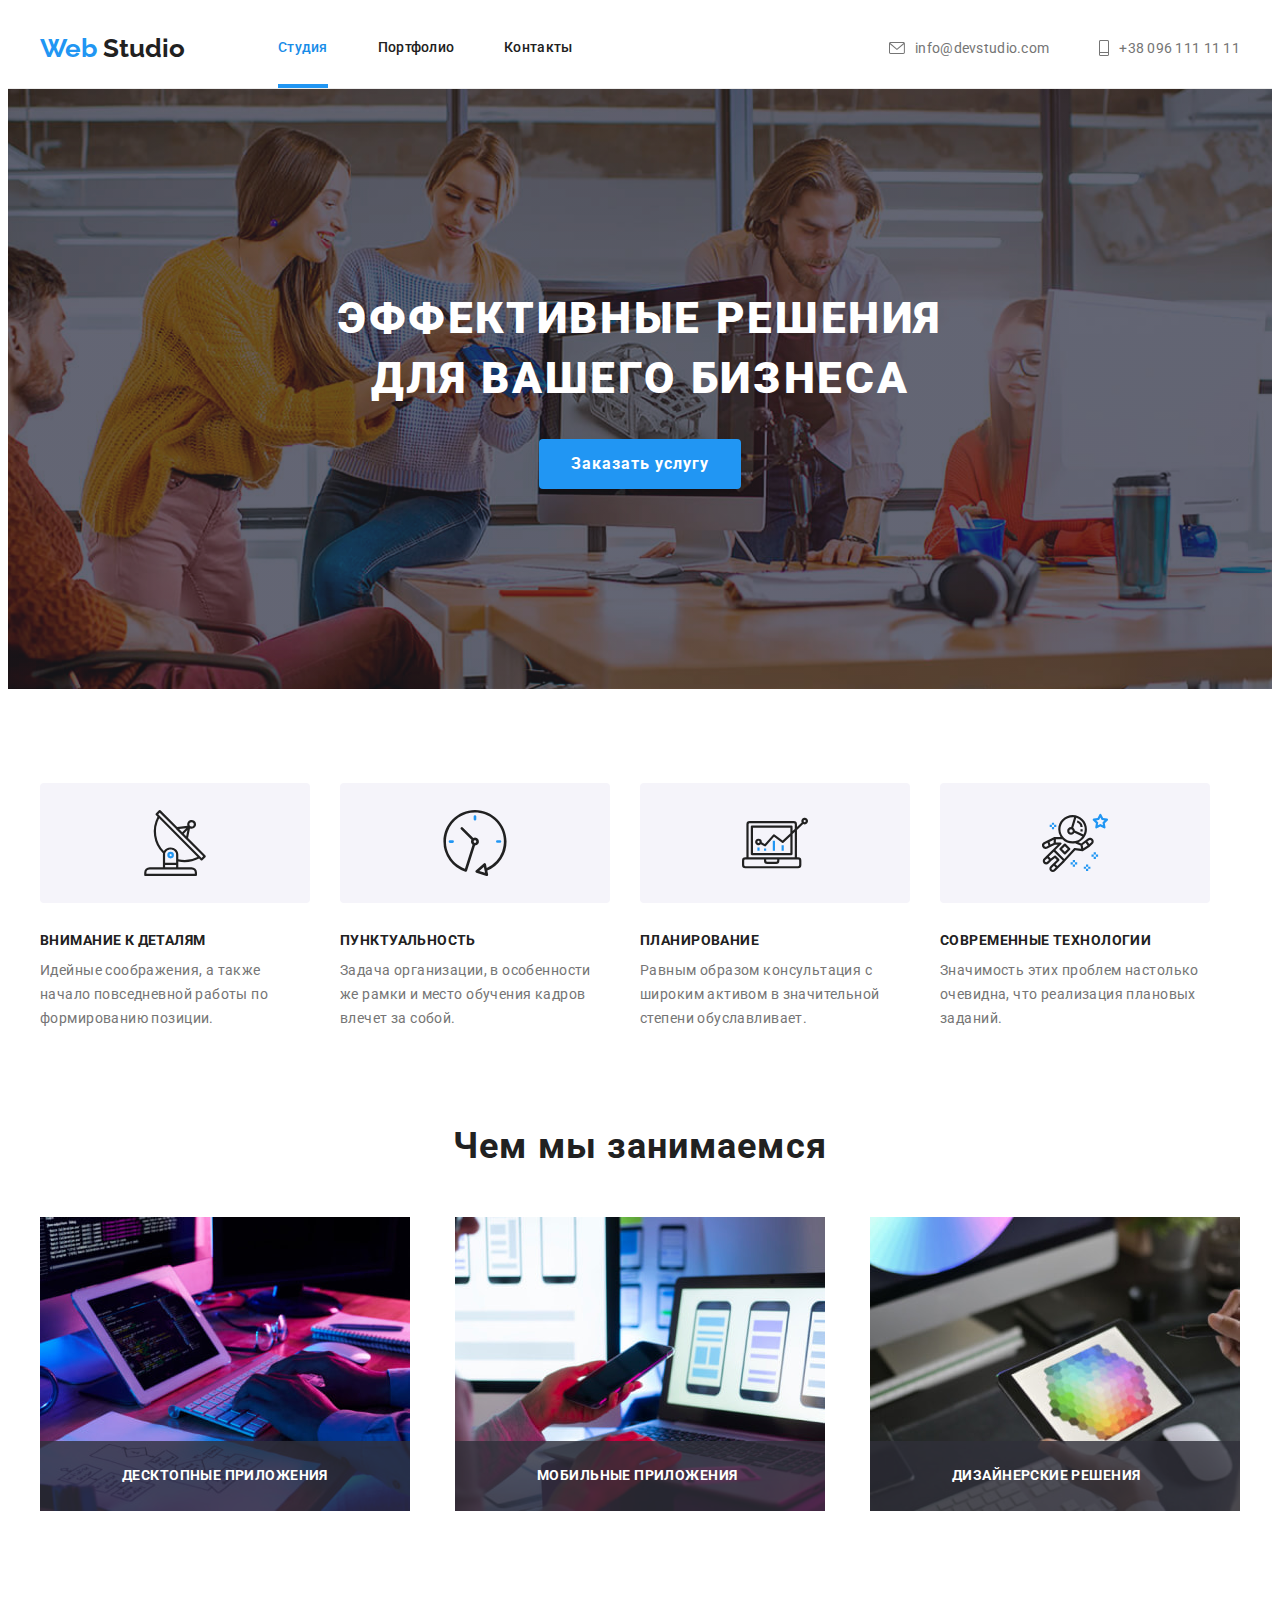
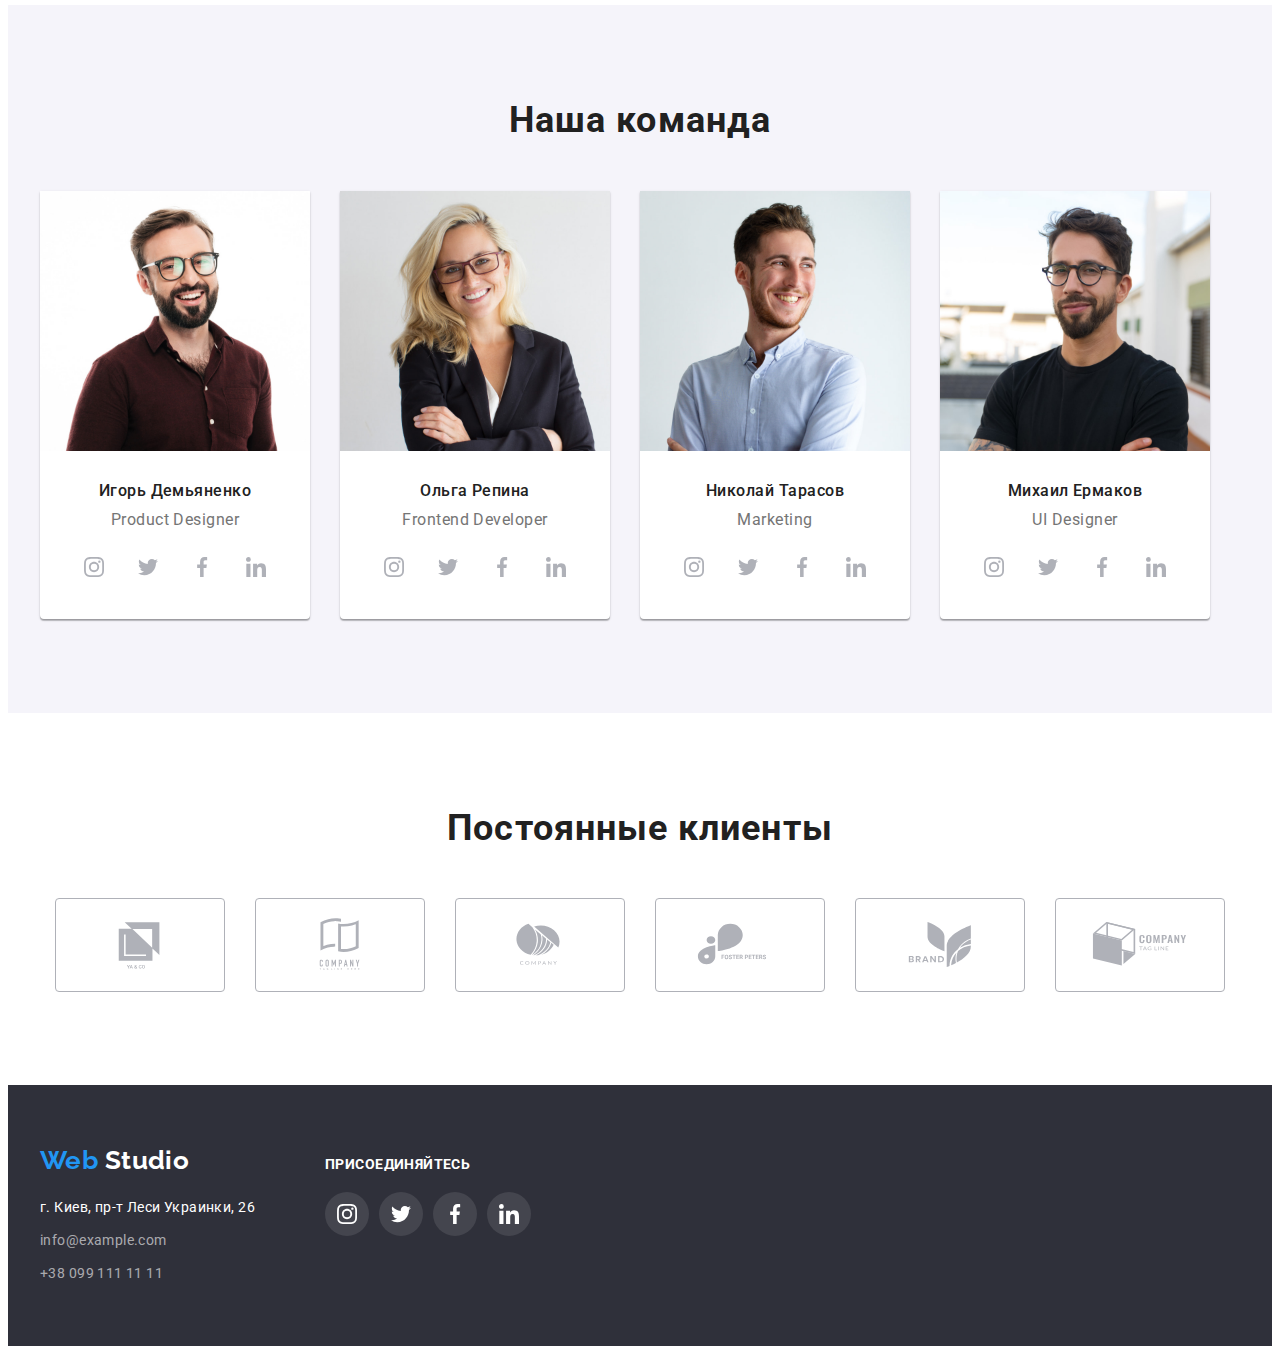
==== commit eaf0a5c8: "dz 4 finalize" ====
--- a/index.html
+++ b/index.html
@@ -129,12 +129,15 @@
 					<ul class="activities-list">
 						<li class="activities-imagies">
 							<img src="./images/activities/img1.jpg" alt="Разработка бизнес сайтов" width="370" />
+							<p class="activities-imagies-description">Десктопные приложения</p>
 						</li>
 						<li class="activities-imagies">
 							<img src="./images/activities/img2.jpg" alt="Адаптивная верстка" width="370" />
+							<p class="activities-imagies-description">Мобильные приложения</p>
 						</li>
 						<li class="activities-imagies">
 							<img src="./images/activities/img3.jpg" alt="Разработка дизайна сайта" width="370" />
+							<p class="activities-imagies-description">Дизайнерские решения</p>
 						</li>
 					</ul>
 				</div>
@@ -349,7 +352,7 @@
 		<!-- footer -->
 		<footer class="bottom">
 			<div class="container bottom-container">
-				<div class="bottom-address">
+				<div class="bottom-address main">
 					<a class="bottom-site-logo" href="index.html" lang="en">
 						Web
 						<span class="site-logo-part-2">Studio</span>
--- a/css/styles.css
+++ b/css/styles.css
@@ -13,6 +13,7 @@
     --heroic-gradient: rgba(47, 48, 58, 0.4);
     --social-icon-color:#AFB1B8;
     --bottom-social-link-background:rgba(255, 255, 255, 0.1);
+    --activities-img-ontop:rgba(47, 48, 58, 0.8);
 }
 
 /*~~~~~~~~~~~~~~~~~~
@@ -144,11 +145,22 @@
     display: block;
     padding-bottom: 32px;
     padding-top: 32px;
+    position: relative;
 }
 .navigation-links:last-child {
     margin-right: 0;
 }
-
+.current::after    {
+    position: absolute;
+    bottom: 0px;
+    left: 0px;
+
+    content: "";
+    display: block;
+    width: 100%;
+    height: 4px;
+    background-color: var(--main-hover-color);
+}
 .head-contacts {
     list-style-type: none;
     margin-left: auto;
@@ -175,13 +187,34 @@
     color: var(--heroic-button-hover);
 }
 
-.navigation-links:hover,
-.navigation-links:focus,
+
 .navigation-contacts:hover,
 .navigation-contacts:focus
+
  {
     color: var(--main-hover-color);
-}
+
+
+}
+.navigation-links:hover:after,
+.navigation-links:focus:after
+ {
+    position: absolute;
+    bottom: 0px;
+    left: 0px;
+
+    content: "";
+    display: block;
+    width: 100%;
+    height: 4px;
+    background-color: var(--main-hover-color);
+}
+
+.navigation-links:hover,
+.navigation-links:focus {
+    color: var(--main-hover-color);
+}
+
 .navigation-contacts:hover .mail-logo,
 .navigation-contacts:focus .mail-logo,
 .navigation-contacts:hover .phone-icon,
@@ -311,6 +344,9 @@
     justify-content: center;
     margin-bottom: 30px;
 }
+/*~~~~~~~~~~~~ 
+activities styles
+ ~~~~~~~~~~~*/
 
 .activities {
     padding-top: 0;
@@ -327,6 +363,33 @@
     list-style-type: none;
     display: flex;
     justify-content: space-between;
+}
+.activities-imagies {
+    position: relative;
+}
+.activities-imagies::before {
+    text-align: center;
+    bottom: 0px;
+    left: 0px;
+    content: "";
+    display: block;
+    width: 100%;
+    height: 70px;
+    position: absolute; 
+    background-color: rgba(47, 48, 58, 0.8);
+    
+}
+.activities-imagies-description {    
+  
+    position: absolute;
+    bottom: 27px;
+    left: 82px;
+    font-weight: 700;
+    line-height: 1.14;
+    text-align: center;
+    letter-spacing: 0.03em;
+    text-transform: uppercase;
+    color: var(--main-button-text-color);
 }
 
 /*~~~~~~~~~~
@@ -438,13 +501,22 @@
     justify-content: center;
     width: 170px;
     height: 92px;
-    border: 1px solid var(--social-icon-color) ;
+
+
+}
+.client-link {
+    display: flex;
+    align-items: center;
+    justify-content: center;
+    width: 170px;
+    height: 92px;
+    border: 1px solid var(--social-icon-color);
     border-radius: 4px;
 }
-.client-link {
-    /* padding: 16px 32px; */
-}
-
+.client-item {
+    align-items: center;
+    justify-content: center;
+}
 .client-list-item:not(:last-child) {
     margin-right: 30px;
 }
@@ -452,15 +524,16 @@
 .client-item {
     fill: var(--social-icon-color);
 }
-.client-link:hover .client-item,
-.client-link:focus .client-item {
+.client-link:hover .client-item, 
+.client-link:focus .client-item{
+
     fill: var(--main-hover-color);
 }
-.client-list-item:hover,
-.client-list-item:focus {
+.client-link:hover,
+.client-link:focus {
     border: 1px solid var(--main-hover-color);
-}
-
+    border-radius: 4px;
+}
 /*~~~~~~~~~~~ 
 Footer styles 
 ~~~~~~~~~~~~*/
@@ -490,13 +563,16 @@
 .site-logo-part-2 {
     color: var(--main-button-text-color)
 }
+
+.main {
+    margin-right: 70px;
+}
 .bottom-address {
-    margin-right: 70px;
+
     font-style: normal;
     line-height: 1.71;
     letter-spacing: 0.03em;
     color: var(--main-button-text-color)
-    
 
 }
 .address {
@@ -625,10 +701,7 @@
 .portfolio-item:nth-last-child(-n+3) {
     margin-bottom: 0;
 } 
-.portfolio-image {
-   
-
-}
+
 .card-context {
     padding: 20px 24px;
     border: 1px solid #EEEEEE;
